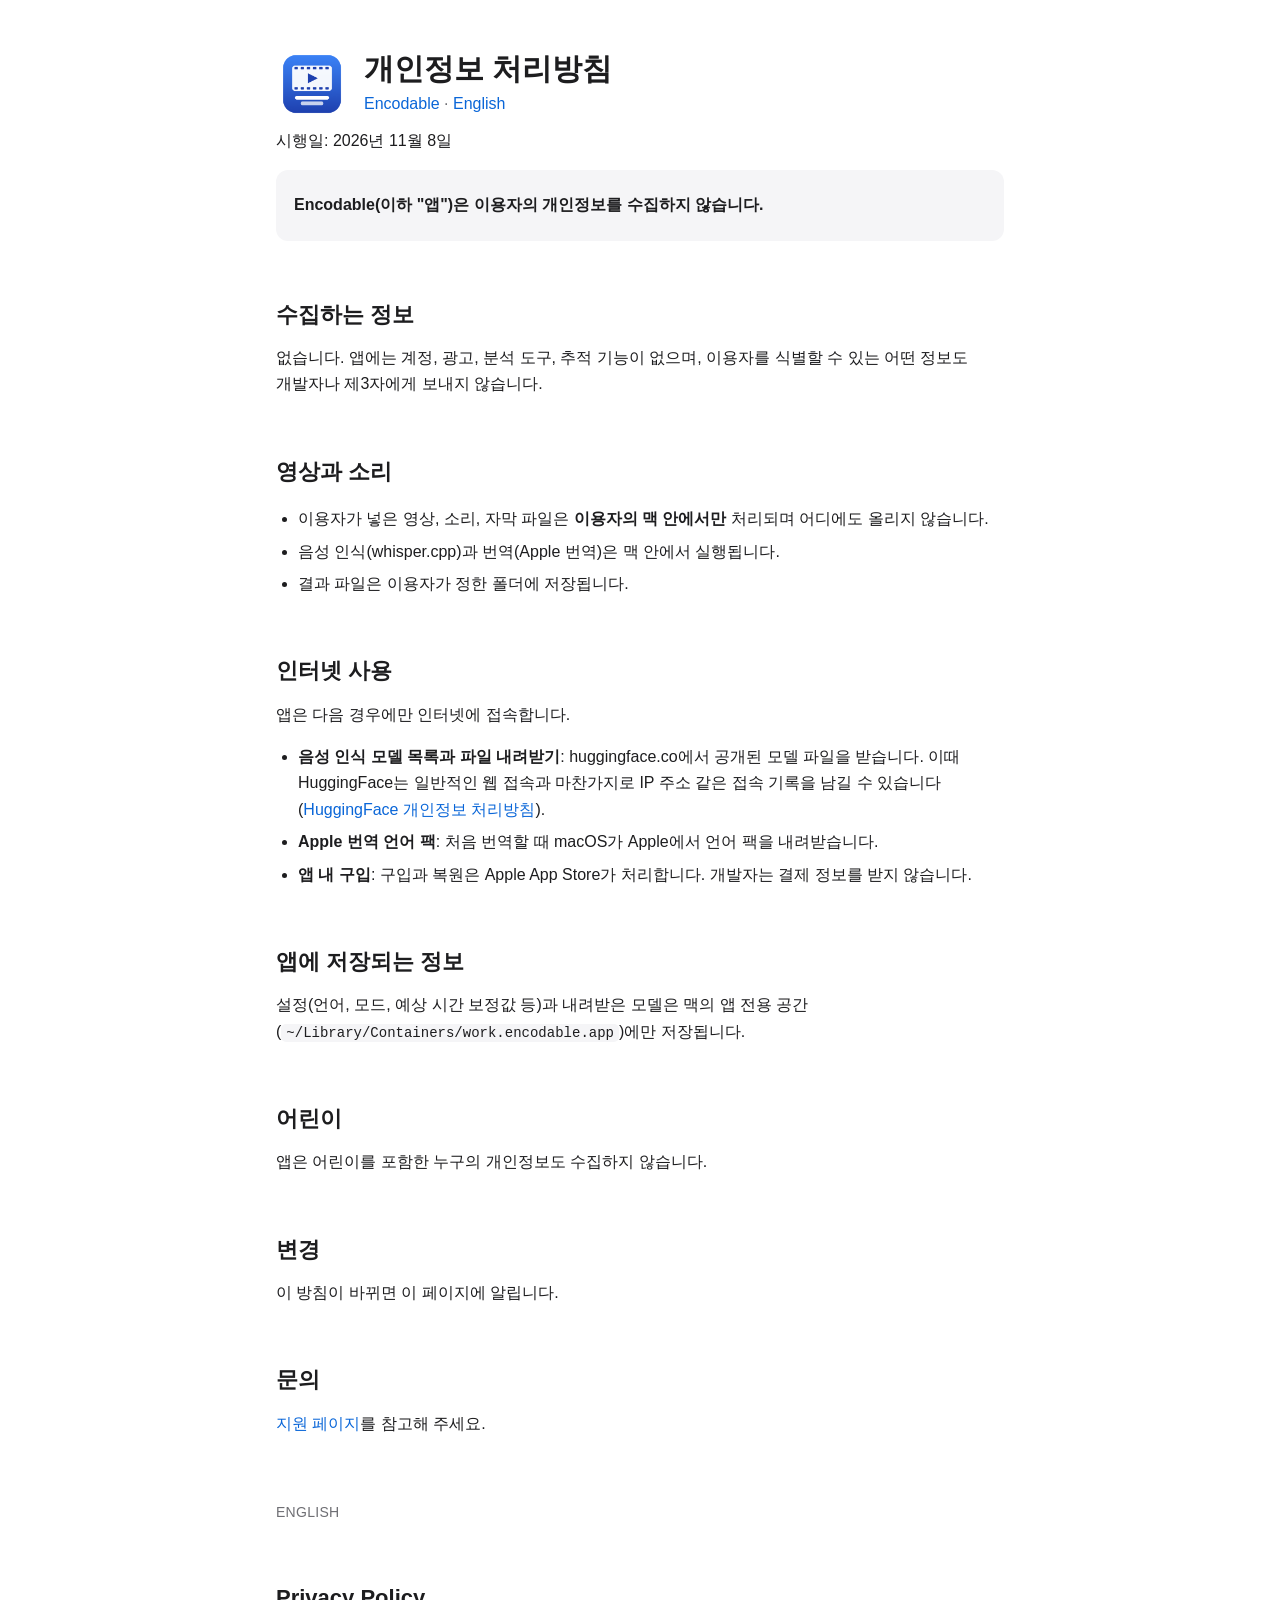
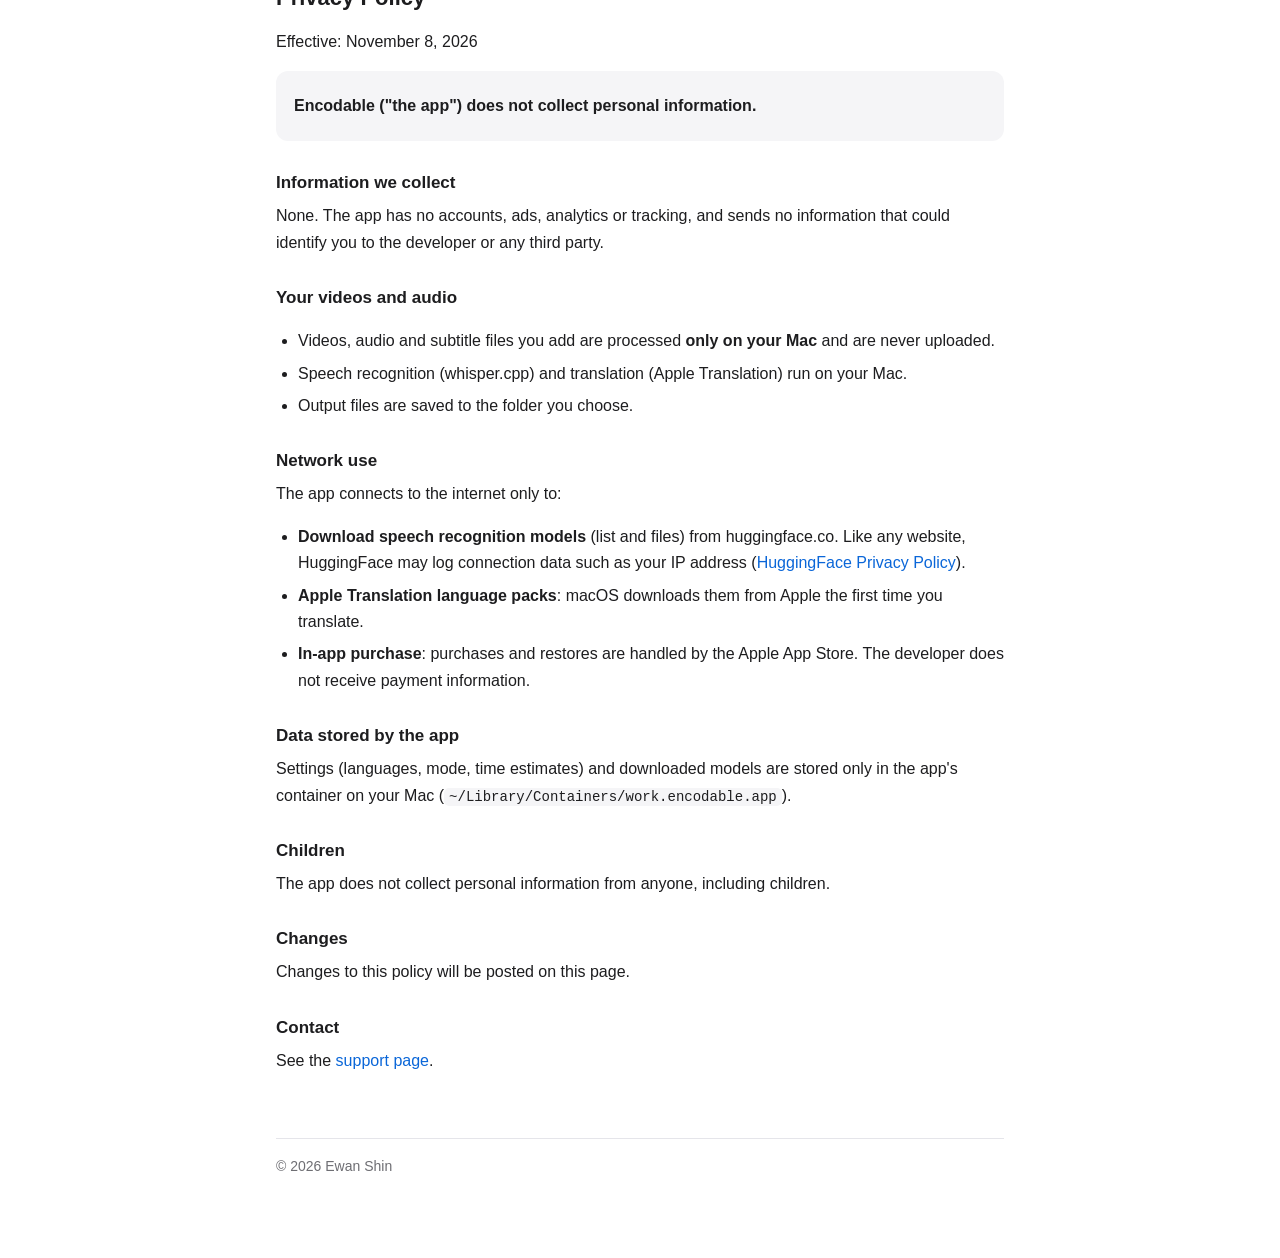
==== encodable/privacy/index.html @ 4a73bcea "Encodable 페이지 갱신 (encodable@94512da)" ====
<!doctype html>
<html lang="ko">
<head>
<meta charset="utf-8">
<meta name="viewport" content="width=device-width, initial-scale=1">
<title>Encodable 개인정보 처리방침</title>
<meta name="description" content="Encodable 개인정보 처리방침 — 수집하는 개인정보가 없습니다. Privacy Policy — no data collected.">
<link rel="icon" href="../icon.png">
<link rel="stylesheet" href="../style.css">
</head>
<body>
<main>
<header>
  <img src="../icon.png" alt="">
  <div>
    <h1>개인정보 처리방침</h1>
    <p class="tagline"><a href="../">Encodable</a> · <a href="#english">English</a></p>
  </div>
</header>

<p>시행일: 2026년 11월 8일</p>
<div class="card"><p><b>Encodable(이하 "앱")은 이용자의 개인정보를 수집하지 않습니다.</b></p></div>

<h2>수집하는 정보</h2>
<p>없습니다. 앱에는 계정, 광고, 분석 도구, 추적 기능이 없으며, 이용자를 식별할 수 있는 어떤 정보도 개발자나 제3자에게 보내지 않습니다.</p>

<h2>영상과 소리</h2>
<ul>
  <li>이용자가 넣은 영상, 소리, 자막 파일은 <b>이용자의 맥 안에서만</b> 처리되며 어디에도 올리지 않습니다.</li>
  <li>음성 인식(whisper.cpp)과 번역(Apple 번역)은 맥 안에서 실행됩니다.</li>
  <li>결과 파일은 이용자가 정한 폴더에 저장됩니다.</li>
</ul>

<h2>인터넷 사용</h2>
<p>앱은 다음 경우에만 인터넷에 접속합니다.</p>
<ul>
  <li><b>음성 인식 모델 목록과 파일 내려받기</b>: huggingface.co에서 공개된 모델 파일을 받습니다. 이때 HuggingFace는 일반적인 웹 접속과 마찬가지로 IP 주소 같은 접속 기록을 남길 수 있습니다 (<a href="https://huggingface.co/privacy">HuggingFace 개인정보 처리방침</a>).</li>
  <li><b>Apple 번역 언어 팩</b>: 처음 번역할 때 macOS가 Apple에서 언어 팩을 내려받습니다.</li>
  <li><b>앱 내 구입</b>: 구입과 복원은 Apple App Store가 처리합니다. 개발자는 결제 정보를 받지 않습니다.</li>
</ul>

<h2>앱에 저장되는 정보</h2>
<p>설정(언어, 모드, 예상 시간 보정값 등)과 내려받은 모델은 맥의 앱 전용 공간(<code>~/Library/Containers/work.encodable.app</code>)에만 저장됩니다.</p>

<h2>어린이</h2>
<p>앱은 어린이를 포함한 누구의 개인정보도 수집하지 않습니다.</p>

<h2>변경</h2>
<p>이 방침이 바뀌면 이 페이지에 알립니다.</p>

<h2>문의</h2>
<p><a href="../#contact">지원 페이지</a>를 참고해 주세요.</p>

<p class="lang" id="english">English</p>
<h2>Privacy Policy</h2>
<p>Effective: November 8, 2026</p>
<div class="card"><p><b>Encodable ("the app") does not collect personal information.</b></p></div>

<h3>Information we collect</h3>
<p>None. The app has no accounts, ads, analytics or tracking, and sends no information that could identify you to the developer or any third party.</p>

<h3>Your videos and audio</h3>
<ul>
  <li>Videos, audio and subtitle files you add are processed <b>only on your Mac</b> and are never uploaded.</li>
  <li>Speech recognition (whisper.cpp) and translation (Apple Translation) run on your Mac.</li>
  <li>Output files are saved to the folder you choose.</li>
</ul>

<h3>Network use</h3>
<p>The app connects to the internet only to:</p>
<ul>
  <li><b>Download speech recognition models</b> (list and files) from huggingface.co. Like any website, HuggingFace may log connection data such as your IP address (<a href="https://huggingface.co/privacy">HuggingFace Privacy Policy</a>).</li>
  <li><b>Apple Translation language packs</b>: macOS downloads them from Apple the first time you translate.</li>
  <li><b>In-app purchase</b>: purchases and restores are handled by the Apple App Store. The developer does not receive payment information.</li>
</ul>

<h3>Data stored by the app</h3>
<p>Settings (languages, mode, time estimates) and downloaded models are stored only in the app's container on your Mac (<code>~/Library/Containers/work.encodable.app</code>).</p>

<h3>Children</h3>
<p>The app does not collect personal information from anyone, including children.</p>

<h3>Changes</h3>
<p>Changes to this policy will be posted on this page.</p>

<h3>Contact</h3>
<p>See the <a href="../#contact">support page</a>.</p>

<footer>© 2026 Ewan Shin</footer>
</main>
</body>
</html>
---- encodable/style.css ----
:root {
  --bg: #ffffff;
  --fg: #1d1d1f;
  --muted: #6e6e73;
  --line: #e5e5ea;
  --accent: #0a66d8;
  --card: #f5f5f7;
}
@media (prefers-color-scheme: dark) {
  :root:not([data-theme="light"]) {
    --bg: #161618;
    --fg: #f2f2f7;
    --muted: #a1a1a6;
    --line: #2c2c2e;
    --accent: #5aa2ff;
    --card: #1f1f22;
  }
}
* { box-sizing: border-box; }
body {
  margin: 0;
  background: var(--bg);
  color: var(--fg);
  font: 16px/1.65 -apple-system, BlinkMacSystemFont, "Apple SD Gothic Neo", "Pretendard", "Segoe UI", sans-serif;
  -webkit-font-smoothing: antialiased;
  word-break: keep-all;
  overflow-wrap: anywhere;
}
main { max-width: 760px; margin: 0 auto; padding: 48px 16px 80px; }
header { display: flex; align-items: center; gap: 16px; margin-bottom: 8px; }
header img { width: 72px; height: 72px; }
h1 { font-size: 30px; line-height: 1.2; margin: 0; }
.tagline { color: var(--muted); margin: 4px 0 0; }
nav { display: flex; flex-wrap: wrap; gap: 8px 18px; margin: 24px 0 8px; padding: 12px 0; border-top: 1px solid var(--line); border-bottom: 1px solid var(--line); font-size: 15px; }
h2 { font-size: 22px; margin: 48px 0 12px; padding-top: 8px; }
h3 { font-size: 17px; margin: 28px 0 6px; }
p, li { margin: 6px 0; }
ul { padding-left: 22px; }
a { color: var(--accent); text-decoration: none; }
a:hover { text-decoration: underline; }
code { font: 14px ui-monospace, SFMono-Regular, Menlo, monospace; background: var(--card); padding: 1px 5px; border-radius: 5px; }
.card { background: var(--card); border-radius: 12px; padding: 16px 18px; margin: 16px 0; }
.lang { color: var(--muted); font-size: 14px; letter-spacing: .02em; text-transform: uppercase; margin-top: 64px; }
footer { margin-top: 64px; padding-top: 16px; border-top: 1px solid var(--line); color: var(--muted); font-size: 14px; }
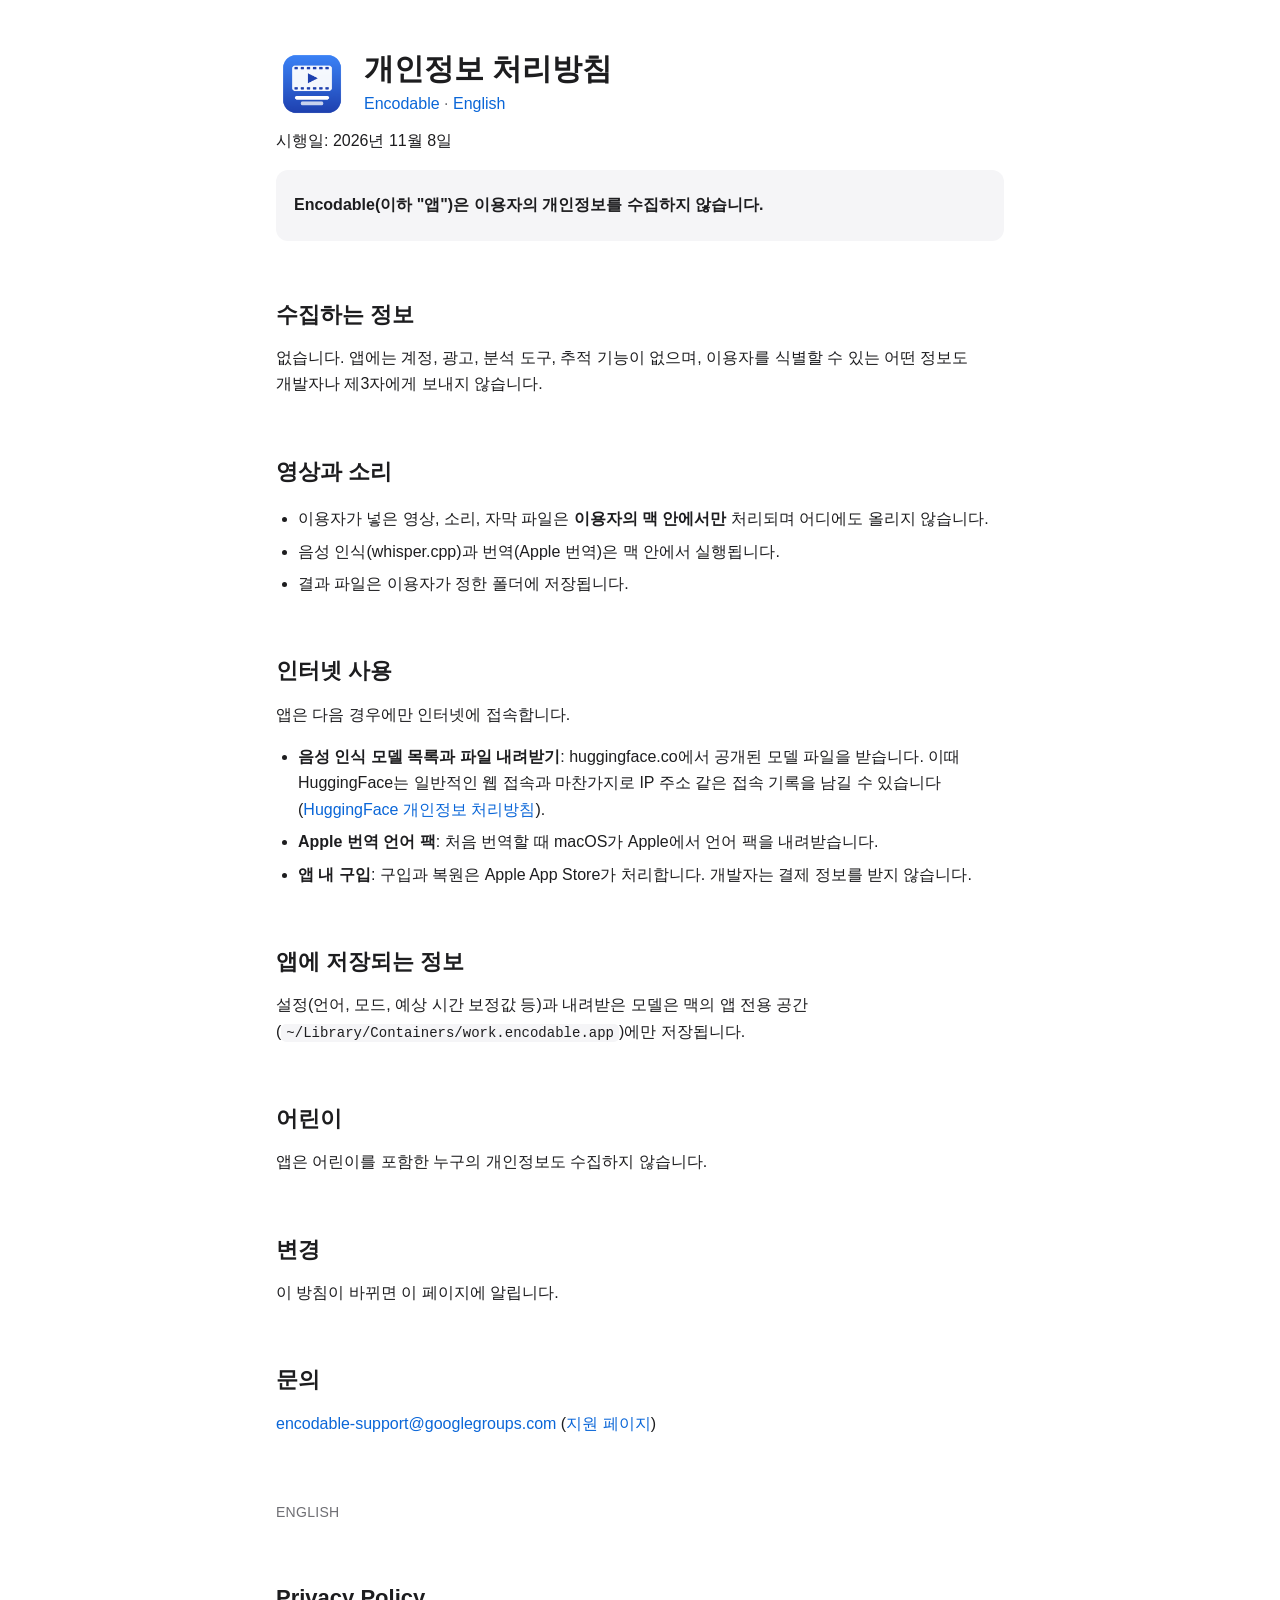
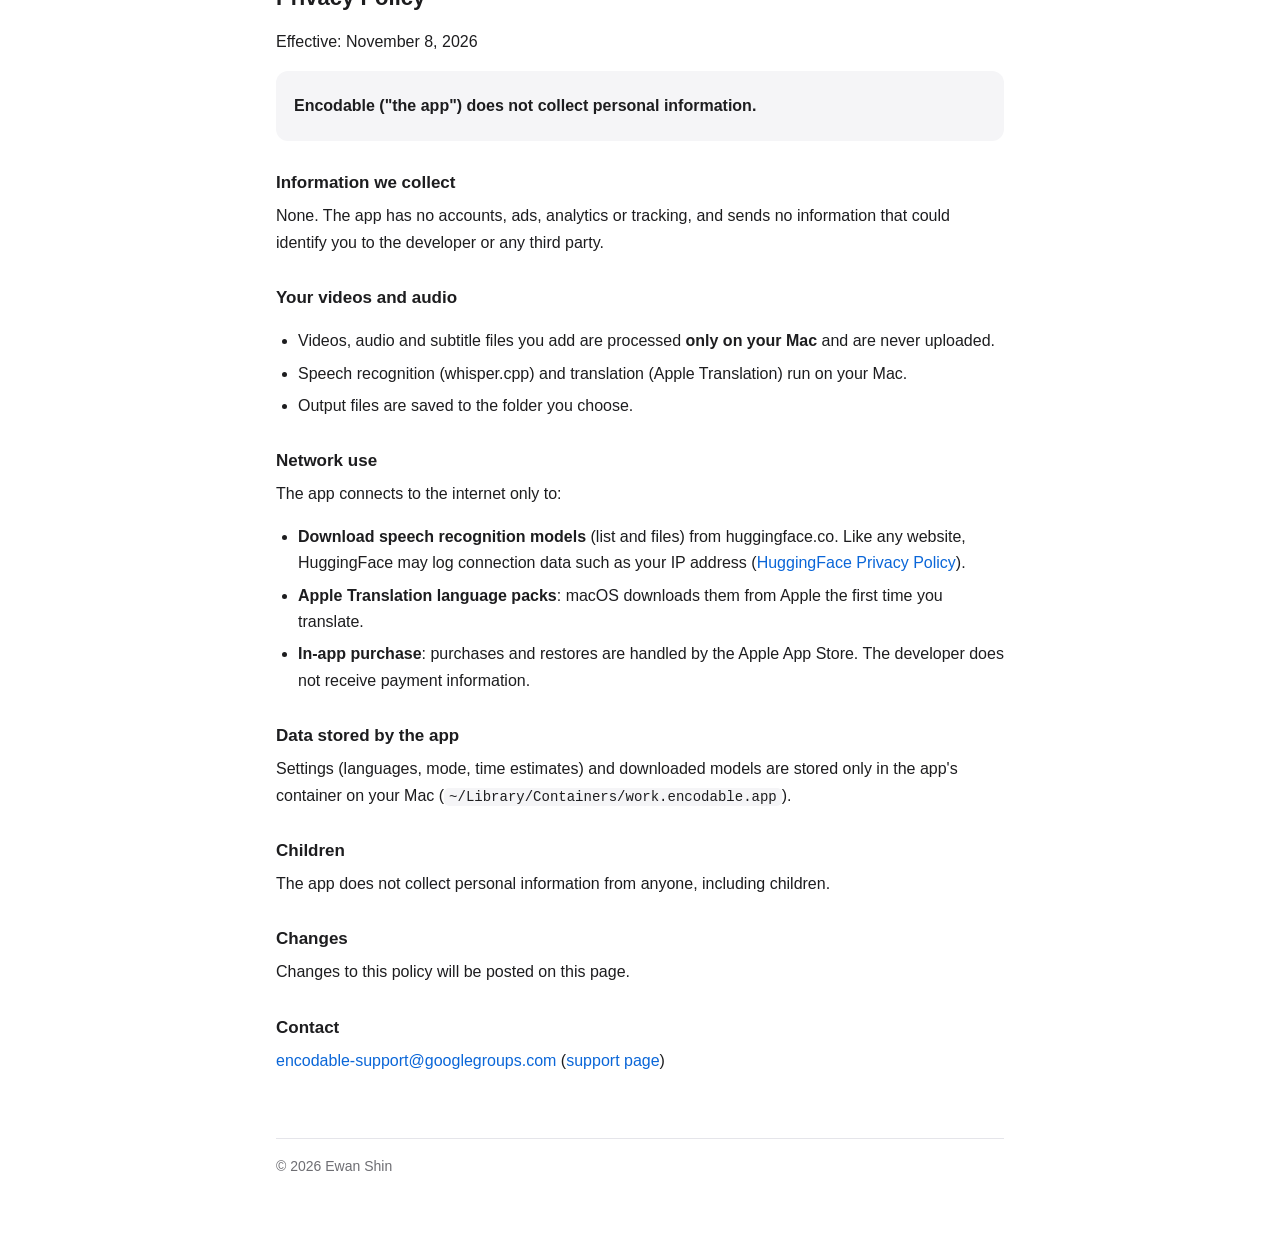
==== commit 6863bc20: "Encodable 페이지 갱신 (encodable@244fb53)" ====
--- a/encodable/privacy/index.html
+++ b/encodable/privacy/index.html
@@ -49,7 +49,7 @@
 <p>이 방침이 바뀌면 이 페이지에 알립니다.</p>
 
 <h2>문의</h2>
-<p><a href="../#contact">지원 페이지</a>를 참고해 주세요.</p>
+<p><a href="mailto:encodable-support@googlegroups.com">encodable-support@googlegroups.com</a> (<a href="../#contact">지원 페이지</a>)</p>
 
 <p class="lang" id="english">English</p>
 <h2>Privacy Policy</h2>
@@ -84,7 +84,7 @@
 <p>Changes to this policy will be posted on this page.</p>
 
 <h3>Contact</h3>
-<p>See the <a href="../#contact">support page</a>.</p>
+<p><a href="mailto:encodable-support@googlegroups.com">encodable-support@googlegroups.com</a> (<a href="../#contact">support page</a>)</p>
 
 <footer>© 2026 Ewan Shin</footer>
 </main>
